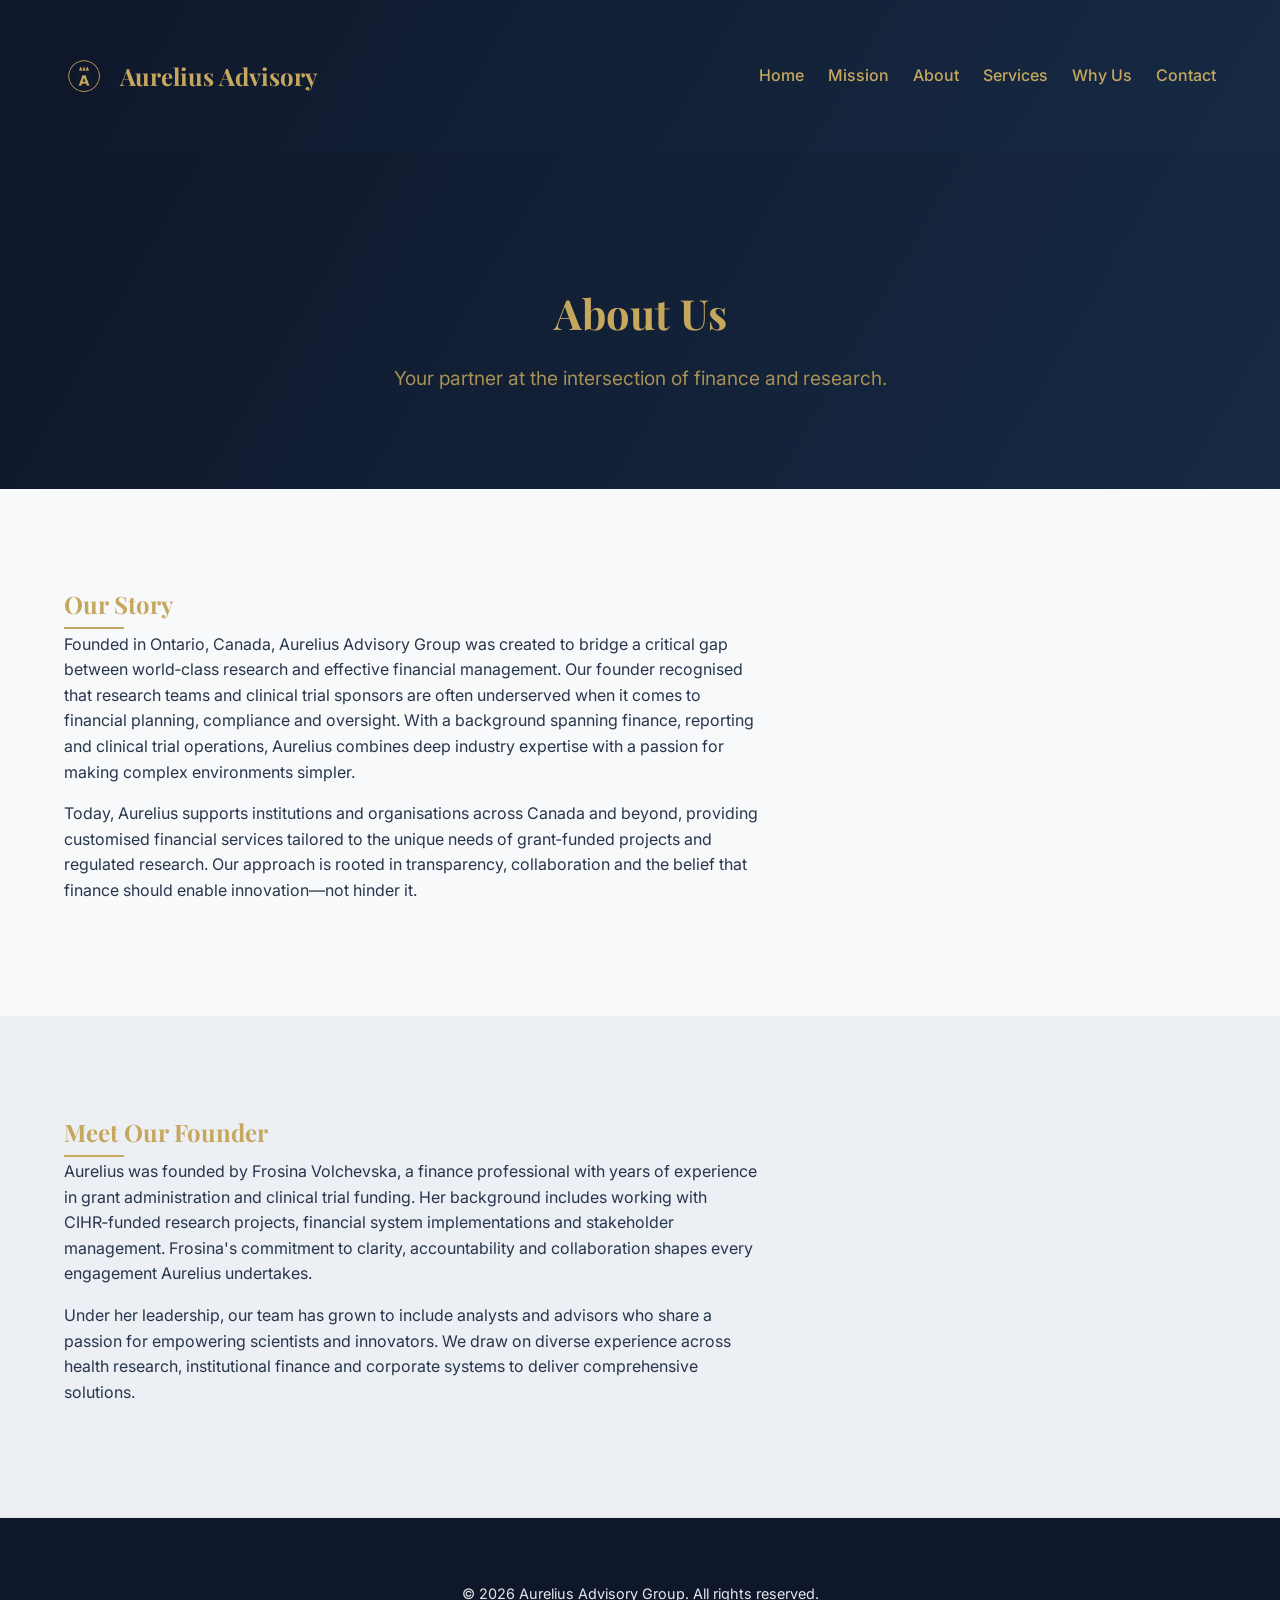
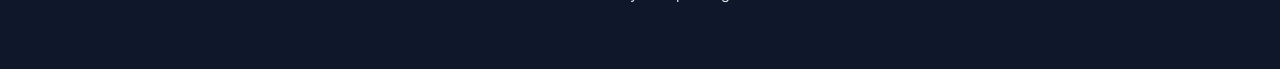
==== about.html @ b40927cd "Add files via upload" ====
<!DOCTYPE html>
<html lang="en">
<head>
    <meta charset="UTF-8">
    <meta name="viewport" content="width=device-width, initial-scale=1.0">
    <title>About Us | Aurelius Advisory Group</title>
    <link href="https://fonts.googleapis.com/css2?family=Playfair+Display:wght@400;700&family=Inter:wght@300;400;500;700&display=swap" rel="stylesheet">
    <style>
/*
  Aurelius Advisory Group – Shared Stylesheet
  This stylesheet defines a cohesive colour palette and layout rules for all pages in the Aurelius multi‑page site.  
  The design draws inspiration from premium consulting websites: elegant serif headings, clean sans text, generous spacing and muted tones punctuated by a refined gold accent.  
*/

/* Colour palette variables to ensure consistency across the site. */
:root {
    --dark-bg: #0F172A;          /* Deep navy used for hero sections and footer */
    --gradient-start: #0F172A;   /* Gradient start for hero */
    --gradient-end: #162A44;     /* Gradient end for hero */
    --light-bg: #F8F9FA;        /* Warm light grey for main backgrounds */
    --accent-bg: #ECEFF4;       /* Slightly darker light grey for alternating sections */
    --primary-colour: #C6A75E;  /* Muted gold accent used for highlights, links and buttons */
    --secondary-colour: #A89154;/* Secondary gold tone used on hover states */
    --heading-colour-dark: #E5E7EB;   /* Light text on dark backgrounds */
    --heading-colour-light: #27364C;  /* Dark text on light backgrounds */
    --body-font: 'Inter', sans-serif;
    --heading-font: 'Playfair Display', serif;
}

/* Base reset */
* {
    margin: 0;
    padding: 0;
    box-sizing: border-box;
}

body {
    font-family: var(--body-font);
    background-color: var(--light-bg);
    color: var(--heading-colour-light);
    line-height: 1.6;
    min-height: 100vh;
    display: flex;
    flex-direction: column;
}

/* Typography */
h1, h2, h3 {
    font-family: var(--heading-font);
    color: var(--primary-colour);
    margin-bottom: 0.5rem;
    position: relative;
}
h2::after, h3::after {
    content: "";
    position: absolute;
    left: 0;
    bottom: -0.35rem;
    width: 60px;
    height: 2px;
    background-color: var(--primary-colour);
}
p {
    margin-bottom: 1rem;
    max-width: 70ch;
}

/* Layout helpers */
.container {
    width: 90%;
    max-width: 1200px;
    margin: 0 auto;
    padding: 2rem 0;
}
.section {
    padding: 4rem 0;
}
.section.light {
    background-color: var(--light-bg);
    color: var(--heading-colour-light);
    border-bottom: 1px solid rgba(0,0,0,0.05);
}
.section.accent {
    background-color: var(--accent-bg);
    color: var(--heading-colour-light);
    border-bottom: 1px solid rgba(0,0,0,0.04);
}
.section.dark {
    background-color: var(--dark-bg);
    color: var(--heading-colour-dark);
}

/* Navigation bar */
header {
    background: linear-gradient(120deg, var(--gradient-start) 0%, var(--gradient-end) 100%);
    color: var(--heading-colour-dark);
    padding: 1.5rem 0;
    position: relative;
    z-index: 10;
}
header .logo-container {
    display: flex;
    align-items: center;
    gap: 0.5rem;
}
/* Logo container styles: the logotype uses Playfair and gold colour. */
header .logo-container img {
    height: 40px;
    width: auto;
    margin-right: 0.5rem;
}
header .logo-container .logotype {
    font-family: var(--heading-font);
    font-size: 1.5rem;
    font-weight: 700;
    color: var(--primary-colour);
}

nav.navigation {
    margin-left: auto;
}
nav.navigation ul {
    list-style: none;
    display: flex;
    gap: 1.5rem;
}
nav.navigation a {
    text-decoration: none;
    color: var(--primary-colour);
    font-weight: 500;
    transition: color 0.3s ease;
}
nav.navigation a:hover {
    color: var(--secondary-colour);
}

/* Hero section */
.hero {
    background: linear-gradient(120deg, var(--gradient-start) 0%, var(--gradient-end) 100%);
    padding: 6rem 0 4rem;
    text-align: center;
    position: relative;
    overflow: hidden;
}
/* Optional overlay icon on hero; hidden by default. If you supply a custom icon, set display:block. */
.hero .overlay-icon {
    position: absolute;
    top: 50%;
    left: 50%;
    transform: translate(-50%, -50%);
    opacity: 0.05;
    pointer-events: none;
    display: none;
}
.hero h1 {
    font-size: 2.6rem;
    color: var(--primary-colour);
    margin-bottom: 1rem;
}
.hero p.lead {
    font-size: 1.2rem;
    color: var(--secondary-colour);
    max-width: 50ch;
    margin: 0 auto;
}
.hero .cta-btn {
    margin-top: 2rem;
}

/* Button styling */
.btn {
    display: inline-block;
    padding: 0.75rem 1.5rem;
    border-radius: 4px;
    font-weight: 600;
    text-decoration: none;
    transition: background-color 0.3s ease;
}
.btn-primary {
    background-color: var(--primary-colour);
    color: var(--dark-bg);
}
.btn-primary:hover {
    background-color: var(--secondary-colour);
    color: var(--dark-bg);
}

/* Services grid */
.services-grid {
    display: flex;
    flex-wrap: wrap;
    gap: 2rem;
    justify-content: space-between;
}
.service-card {
    flex: 1;
    min-width: 280px;
    background-color: var(--light-bg);
    border-radius: 8px;
    box-shadow: 0 4px 8px rgba(0, 0, 0, 0.06);
    padding: 2rem 1.5rem;
    transition: transform 0.3s ease;
    position: relative;
}
.service-card.dark {
    background-color: rgba(255,255,255,0.08);
    color: var(--heading-colour-dark);
}
.service-card:hover {
    transform: translateY(-6px);
}
.service-card .icon {
    margin-bottom: 1rem;
    color: var(--primary-colour);
}
.service-card svg {
    width: 40px;
    height: 40px;
}
.service-card h3 {
    color: var(--primary-colour);
    margin-top: 0.5rem;
    margin-bottom: 0.5rem;
}

/* Contact form */
.contact-section {
    max-width: 600px;
    margin: 0 auto;
}
.contact-section label {
    display: block;
    margin-bottom: 0.25rem;
    color: var(--primary-colour);
}
.contact-section input,
.contact-section textarea {
    width: 100%;
    padding: 0.75rem;
    margin-bottom: 1rem;
    border: none;
    border-radius: 4px;
    background-color: rgba(0, 0, 0, 0.04);
    color: var(--heading-colour-light);
    font-size: 0.9rem;
}
.dark .contact-section input,
.dark .contact-section textarea {
    background-color: rgba(255, 255, 255, 0.12);
    color: var(--heading-colour-dark);
}
.contact-section textarea {
    height: 140px;
    resize: vertical;
}
.contact-section button {
    padding: 0.8rem 1.6rem;
    background-color: var(--primary-colour);
    color: var(--dark-bg);
    border: none;
    border-radius: 4px;
    font-weight: 600;
    cursor: pointer;
    transition: background-color 0.3s ease;
}
.contact-section button:hover {
    background-color: var(--secondary-colour);
}

/* Footer */
footer {
    background-color: var(--dark-bg);
    color: var(--heading-colour-dark);
    padding: 2rem 0;
    text-align: center;
    font-size: 0.9rem;
}

@media (max-width: 768px) {
    nav.navigation ul {
        gap: 1rem;
        font-size: 0.9rem;
    }
    .hero h1 {
        font-size: 2rem;
    }
    .hero p.lead {
        font-size: 1rem;
    }
}
</style>
</head>
<body>
    <header>
        <div class="container" style="display:flex; align-items:center;">
            <div class="logo-container">
                <!-- Use custom logo created for Aurelius -- the PNG lives in assets/logo.png -->
                <img src="[data-uri]" alt="Aurelius logo"/>
                <span class="logotype">Aurelius Advisory</span>
            </div>
            <nav class="navigation">
                <ul>
                    <li><a href="index.html">Home</a></li>
                    <li><a href="mission.html">Mission</a></li>
                    <li><a href="about.html">About</a></li>
                    <li><a href="services.html">Services</a></li>
                    <li><a href="why.html">Why Us</a></li>
                    <li><a href="contact.html">Contact</a></li>
                </ul>
            </nav>
        </div>
    </header>
    <section class="hero">
        <div class="container">
            <h1>About Us</h1>
            <p class="lead">Your partner at the intersection of finance and research.</p>
        </div>
    </section>
    <section class="section light">
        <div class="container">
            <h2>Our Story</h2>
            <p>Founded in Ontario, Canada, Aurelius Advisory Group was created to bridge a critical gap between world‑class research and effective financial management. Our founder recognised that research teams and clinical trial sponsors are often underserved when it comes to financial planning, compliance and oversight. With a background spanning finance, reporting and clinical trial operations, Aurelius combines deep industry expertise with a passion for making complex environments simpler.</p>
            <p>Today, Aurelius supports institutions and organisations across Canada and beyond, providing customised financial services tailored to the unique needs of grant‑funded projects and regulated research. Our approach is rooted in transparency, collaboration and the belief that finance should enable innovation—not hinder it.</p>
        </div>
    </section>
    <section class="section accent">
        <div class="container">
            <h2>Meet Our Founder</h2>
            <p>Aurelius was founded by Frosina Volchevska, a finance professional with years of experience in grant administration and clinical trial funding. Her background includes working with CIHR‑funded research projects, financial system implementations and stakeholder management. Frosina's commitment to clarity, accountability and collaboration shapes every engagement Aurelius undertakes.</p>
            <p>Under her leadership, our team has grown to include analysts and advisors who share a passion for empowering scientists and innovators. We draw on diverse experience across health research, institutional finance and corporate systems to deliver comprehensive solutions.</p>
        </div>
    </section>
    <footer>
        <div class="container">
            © 2026 Aurelius Advisory Group. All rights reserved.
        </div>
    </footer>
</body>
</html>
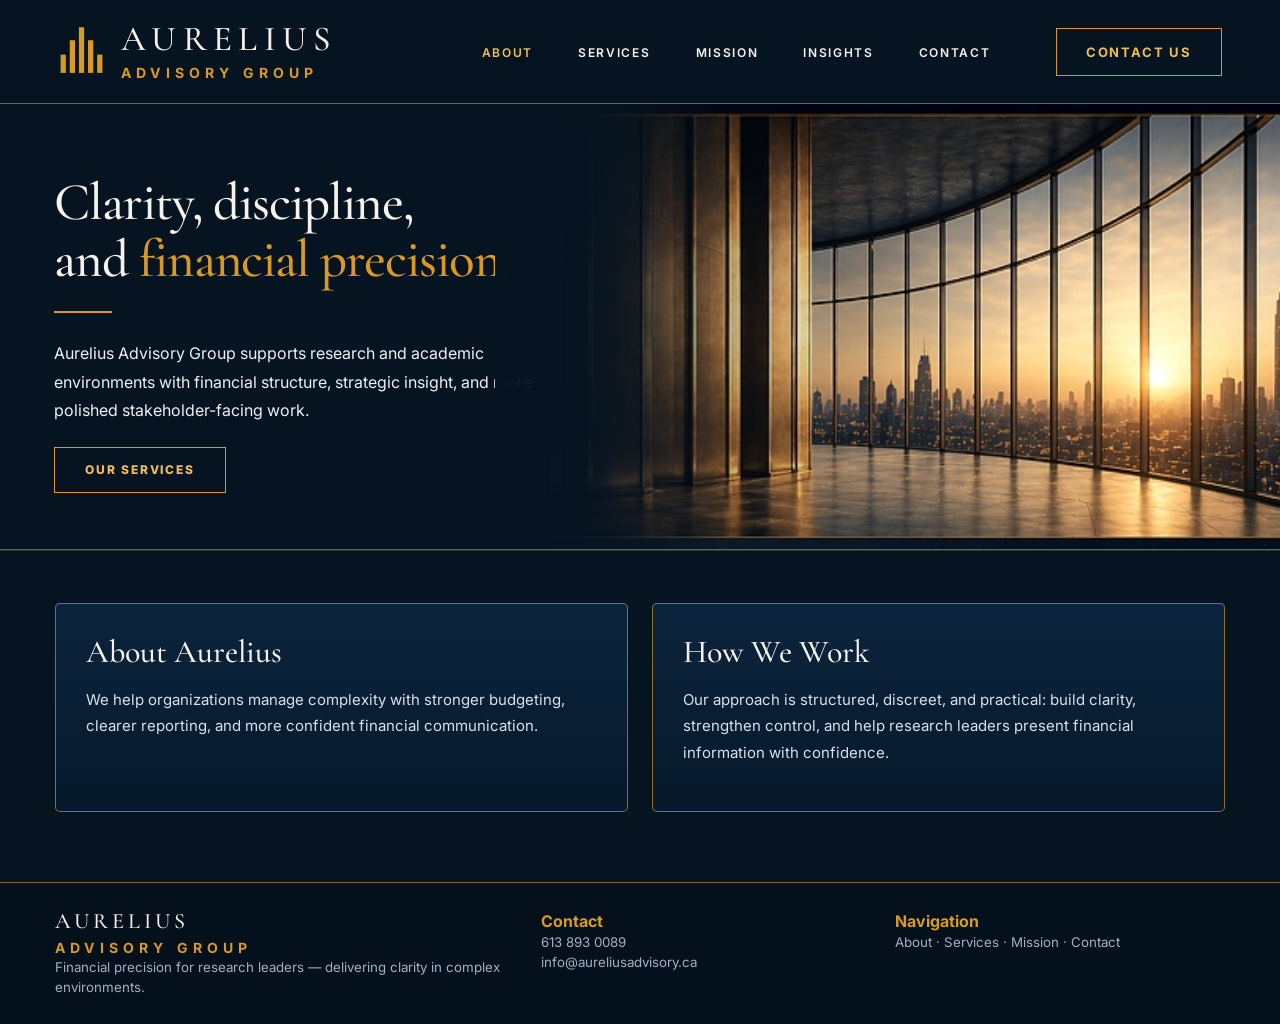
==== commit 79a5d56b: "Add files via upload" ====
--- a/about.html
+++ b/about.html
@@ -1,339 +1,59 @@
-<!DOCTYPE html>
+<!doctype html>
 <html lang="en">
 <head>
-    <meta charset="UTF-8">
-    <meta name="viewport" content="width=device-width, initial-scale=1.0">
-    <title>About Us | Aurelius Advisory Group</title>
-    <link href="https://fonts.googleapis.com/css2?family=Playfair+Display:wght@400;700&family=Inter:wght@300;400;500;700&display=swap" rel="stylesheet">
-    <style>
-/*
-  Aurelius Advisory Group – Shared Stylesheet
-  This stylesheet defines a cohesive colour palette and layout rules for all pages in the Aurelius multi‑page site.  
-  The design draws inspiration from premium consulting websites: elegant serif headings, clean sans text, generous spacing and muted tones punctuated by a refined gold accent.  
-*/
-
-/* Colour palette variables to ensure consistency across the site. */
-:root {
-    --dark-bg: #0F172A;          /* Deep navy used for hero sections and footer */
-    --gradient-start: #0F172A;   /* Gradient start for hero */
-    --gradient-end: #162A44;     /* Gradient end for hero */
-    --light-bg: #F8F9FA;        /* Warm light grey for main backgrounds */
-    --accent-bg: #ECEFF4;       /* Slightly darker light grey for alternating sections */
-    --primary-colour: #C6A75E;  /* Muted gold accent used for highlights, links and buttons */
-    --secondary-colour: #A89154;/* Secondary gold tone used on hover states */
-    --heading-colour-dark: #E5E7EB;   /* Light text on dark backgrounds */
-    --heading-colour-light: #27364C;  /* Dark text on light backgrounds */
-    --body-font: 'Inter', sans-serif;
-    --heading-font: 'Playfair Display', serif;
-}
-
-/* Base reset */
-* {
-    margin: 0;
-    padding: 0;
-    box-sizing: border-box;
-}
-
-body {
-    font-family: var(--body-font);
-    background-color: var(--light-bg);
-    color: var(--heading-colour-light);
-    line-height: 1.6;
-    min-height: 100vh;
-    display: flex;
-    flex-direction: column;
-}
-
-/* Typography */
-h1, h2, h3 {
-    font-family: var(--heading-font);
-    color: var(--primary-colour);
-    margin-bottom: 0.5rem;
-    position: relative;
-}
-h2::after, h3::after {
-    content: "";
-    position: absolute;
-    left: 0;
-    bottom: -0.35rem;
-    width: 60px;
-    height: 2px;
-    background-color: var(--primary-colour);
-}
-p {
-    margin-bottom: 1rem;
-    max-width: 70ch;
-}
-
-/* Layout helpers */
-.container {
-    width: 90%;
-    max-width: 1200px;
-    margin: 0 auto;
-    padding: 2rem 0;
-}
-.section {
-    padding: 4rem 0;
-}
-.section.light {
-    background-color: var(--light-bg);
-    color: var(--heading-colour-light);
-    border-bottom: 1px solid rgba(0,0,0,0.05);
-}
-.section.accent {
-    background-color: var(--accent-bg);
-    color: var(--heading-colour-light);
-    border-bottom: 1px solid rgba(0,0,0,0.04);
-}
-.section.dark {
-    background-color: var(--dark-bg);
-    color: var(--heading-colour-dark);
-}
-
-/* Navigation bar */
-header {
-    background: linear-gradient(120deg, var(--gradient-start) 0%, var(--gradient-end) 100%);
-    color: var(--heading-colour-dark);
-    padding: 1.5rem 0;
-    position: relative;
-    z-index: 10;
-}
-header .logo-container {
-    display: flex;
-    align-items: center;
-    gap: 0.5rem;
-}
-/* Logo container styles: the logotype uses Playfair and gold colour. */
-header .logo-container img {
-    height: 40px;
-    width: auto;
-    margin-right: 0.5rem;
-}
-header .logo-container .logotype {
-    font-family: var(--heading-font);
-    font-size: 1.5rem;
-    font-weight: 700;
-    color: var(--primary-colour);
-}
-
-nav.navigation {
-    margin-left: auto;
-}
-nav.navigation ul {
-    list-style: none;
-    display: flex;
-    gap: 1.5rem;
-}
-nav.navigation a {
-    text-decoration: none;
-    color: var(--primary-colour);
-    font-weight: 500;
-    transition: color 0.3s ease;
-}
-nav.navigation a:hover {
-    color: var(--secondary-colour);
-}
-
-/* Hero section */
-.hero {
-    background: linear-gradient(120deg, var(--gradient-start) 0%, var(--gradient-end) 100%);
-    padding: 6rem 0 4rem;
-    text-align: center;
-    position: relative;
-    overflow: hidden;
-}
-/* Optional overlay icon on hero; hidden by default. If you supply a custom icon, set display:block. */
-.hero .overlay-icon {
-    position: absolute;
-    top: 50%;
-    left: 50%;
-    transform: translate(-50%, -50%);
-    opacity: 0.05;
-    pointer-events: none;
-    display: none;
-}
-.hero h1 {
-    font-size: 2.6rem;
-    color: var(--primary-colour);
-    margin-bottom: 1rem;
-}
-.hero p.lead {
-    font-size: 1.2rem;
-    color: var(--secondary-colour);
-    max-width: 50ch;
-    margin: 0 auto;
-}
-.hero .cta-btn {
-    margin-top: 2rem;
-}
-
-/* Button styling */
-.btn {
-    display: inline-block;
-    padding: 0.75rem 1.5rem;
-    border-radius: 4px;
-    font-weight: 600;
-    text-decoration: none;
-    transition: background-color 0.3s ease;
-}
-.btn-primary {
-    background-color: var(--primary-colour);
-    color: var(--dark-bg);
-}
-.btn-primary:hover {
-    background-color: var(--secondary-colour);
-    color: var(--dark-bg);
-}
-
-/* Services grid */
-.services-grid {
-    display: flex;
-    flex-wrap: wrap;
-    gap: 2rem;
-    justify-content: space-between;
-}
-.service-card {
-    flex: 1;
-    min-width: 280px;
-    background-color: var(--light-bg);
-    border-radius: 8px;
-    box-shadow: 0 4px 8px rgba(0, 0, 0, 0.06);
-    padding: 2rem 1.5rem;
-    transition: transform 0.3s ease;
-    position: relative;
-}
-.service-card.dark {
-    background-color: rgba(255,255,255,0.08);
-    color: var(--heading-colour-dark);
-}
-.service-card:hover {
-    transform: translateY(-6px);
-}
-.service-card .icon {
-    margin-bottom: 1rem;
-    color: var(--primary-colour);
-}
-.service-card svg {
-    width: 40px;
-    height: 40px;
-}
-.service-card h3 {
-    color: var(--primary-colour);
-    margin-top: 0.5rem;
-    margin-bottom: 0.5rem;
-}
-
-/* Contact form */
-.contact-section {
-    max-width: 600px;
-    margin: 0 auto;
-}
-.contact-section label {
-    display: block;
-    margin-bottom: 0.25rem;
-    color: var(--primary-colour);
-}
-.contact-section input,
-.contact-section textarea {
-    width: 100%;
-    padding: 0.75rem;
-    margin-bottom: 1rem;
-    border: none;
-    border-radius: 4px;
-    background-color: rgba(0, 0, 0, 0.04);
-    color: var(--heading-colour-light);
-    font-size: 0.9rem;
-}
-.dark .contact-section input,
-.dark .contact-section textarea {
-    background-color: rgba(255, 255, 255, 0.12);
-    color: var(--heading-colour-dark);
-}
-.contact-section textarea {
-    height: 140px;
-    resize: vertical;
-}
-.contact-section button {
-    padding: 0.8rem 1.6rem;
-    background-color: var(--primary-colour);
-    color: var(--dark-bg);
-    border: none;
-    border-radius: 4px;
-    font-weight: 600;
-    cursor: pointer;
-    transition: background-color 0.3s ease;
-}
-.contact-section button:hover {
-    background-color: var(--secondary-colour);
-}
-
-/* Footer */
-footer {
-    background-color: var(--dark-bg);
-    color: var(--heading-colour-dark);
-    padding: 2rem 0;
-    text-align: center;
-    font-size: 0.9rem;
-}
-
-@media (max-width: 768px) {
-    nav.navigation ul {
-        gap: 1rem;
-        font-size: 0.9rem;
-    }
-    .hero h1 {
-        font-size: 2rem;
-    }
-    .hero p.lead {
-        font-size: 1rem;
-    }
-}
-</style>
+<meta charset="utf-8">
+<meta name="viewport" content="width=device-width, initial-scale=1">
+<title>About | Aurelius Advisory Group</title>
+<link rel="preconnect" href="https://fonts.googleapis.com">
+<link rel="preconnect" href="https://fonts.gstatic.com" crossorigin>
+<link href="https://fonts.googleapis.com/css2?family=Cormorant+Garamond:wght@400;500;600&family=Inter:wght@400;500;600;700&display=swap" rel="stylesheet">
+<link rel="stylesheet" href="style.css">
 </head>
 <body>
-    <header>
-        <div class="container" style="display:flex; align-items:center;">
-            <div class="logo-container">
-                <!-- Use custom logo created for Aurelius -- the PNG lives in assets/logo.png -->
-                <img src="[data-uri]" alt="Aurelius logo"/>
-                <span class="logotype">Aurelius Advisory</span>
-            </div>
-            <nav class="navigation">
-                <ul>
-                    <li><a href="index.html">Home</a></li>
-                    <li><a href="mission.html">Mission</a></li>
-                    <li><a href="about.html">About</a></li>
-                    <li><a href="services.html">Services</a></li>
-                    <li><a href="why.html">Why Us</a></li>
-                    <li><a href="contact.html">Contact</a></li>
-                </ul>
-            </nav>
-        </div>
-    </header>
-    <section class="hero">
-        <div class="container">
-            <h1>About Us</h1>
-            <p class="lead">Your partner at the intersection of finance and research.</p>
-        </div>
-    </section>
-    <section class="section light">
-        <div class="container">
-            <h2>Our Story</h2>
-            <p>Founded in Ontario, Canada, Aurelius Advisory Group was created to bridge a critical gap between world‑class research and effective financial management. Our founder recognised that research teams and clinical trial sponsors are often underserved when it comes to financial planning, compliance and oversight. With a background spanning finance, reporting and clinical trial operations, Aurelius combines deep industry expertise with a passion for making complex environments simpler.</p>
-            <p>Today, Aurelius supports institutions and organisations across Canada and beyond, providing customised financial services tailored to the unique needs of grant‑funded projects and regulated research. Our approach is rooted in transparency, collaboration and the belief that finance should enable innovation—not hinder it.</p>
-        </div>
-    </section>
-    <section class="section accent">
-        <div class="container">
-            <h2>Meet Our Founder</h2>
-            <p>Aurelius was founded by Frosina Volchevska, a finance professional with years of experience in grant administration and clinical trial funding. Her background includes working with CIHR‑funded research projects, financial system implementations and stakeholder management. Frosina's commitment to clarity, accountability and collaboration shapes every engagement Aurelius undertakes.</p>
-            <p>Under her leadership, our team has grown to include analysts and advisors who share a passion for empowering scientists and innovators. We draw on diverse experience across health research, institutional finance and corporate systems to deliver comprehensive solutions.</p>
-        </div>
-    </section>
-    <footer>
-        <div class="container">
-            © 2026 Aurelius Advisory Group. All rights reserved.
-        </div>
-    </footer>
+<div class="page">
+
+<header class="header">
+  <nav class="nav">
+    <a class="brand" href="index.html">
+      <img src="assets/logo.svg" class="logo-img" alt="Aurelius logo">
+      <div><div class="word">Aurelius</div><div class="sub">Advisory Group</div></div>
+    </a>
+    <div class="links"><a class="active" href="about.html">About</a><a class="" href="services.html">Services</a><a class="" href="mission.html">Mission</a><a class="" href="insights.html">Insights</a><a class="" href="contact.html">Contact</a></div>
+    <a class="cta" href="contact.html">Contact Us</a>
+  </nav>
+</header>
+
+
+<section class="hero">
+  <div class="hero-left">
+    <h1>Clarity, discipline,<br>and <span class="gold">financial precision.</span></h1>
+    <div class="rule"></div>
+    <p>Aurelius Advisory Group supports research and academic environments with financial structure, strategic insight, and more polished stakeholder-facing work.</p>
+    <a class="btn" href="services.html">Our Services</a>
+  </div>
+  <div class="hero-visual"></div>
+</section>
+
+<section class="content-section">
+  <div class="content-grid">
+    <div class="panel"><h2>About Aurelius</h2><p>We help organizations manage complexity with stronger budgeting, clearer reporting, and more confident financial communication.</p></div>
+    <div class="panel"><h2>How We Work</h2><p>Our approach is structured, discreet, and practical: build clarity, strengthen control, and help research leaders present financial information with confidence.</p></div>
+  </div>
+</section>
+
+
+<footer class="footer">
+  <div class="footer-grid">
+    <div>
+      <div class="word" style="font-size:22px">Aurelius</div>
+      <div class="sub">Advisory Group</div>
+      <small>Financial precision for research leaders — delivering clarity in complex environments.</small>
+    </div>
+    <div><strong class="gold">Contact</strong><br><small>613 893 0089<br>info@aureliusadvisory.ca</small></div>
+    <div><strong class="gold">Navigation</strong><br><small>About · Services · Mission · Contact</small></div>
+  </div>
+</footer>
+
+</div>
 </body>
 </html>
--- a/style.css
+++ b/style.css
@@ -0,0 +1,78 @@
+
+:root{
+  --navy:#061421;
+  --navy-dark:#04101c;
+  --navy-card:#07192b;
+  --navy-card2:#0b243d;
+  --gold:#d99a24;
+  --gold2:#efbe57;
+  --white:#f6f2ec;
+  --text:#d9e3ee;
+  --line:rgba(217,154,36,.58);
+}
+*{box-sizing:border-box}
+html,body{margin:0;background:#061421;color:#fff;font-family:Inter,Arial,sans-serif}
+a{text-decoration:none;color:inherit}
+h1,h2,h3,.serif,.word{font-family:"Cormorant Garamond",Georgia,'Times New Roman',serif;font-weight:500}
+.page{max-width:1440px;margin:0 auto;background:#061421;overflow:hidden;min-height:100vh}
+.header{height:104px;background:#061421;border-bottom:1px solid var(--line)}
+.nav{height:104px;display:flex;align-items:center;justify-content:space-between;padding:0 58px}
+.brand{display:flex;align-items:center;gap:16px}
+.logo-img{width:47px;height:60px;display:block}
+.word{font-size:35px;letter-spacing:.18em;line-height:.95;text-transform:uppercase;color:#f6f0e9}
+.sub{font-size:14px;letter-spacing:.37em;color:var(--gold);font-weight:700;text-transform:uppercase;margin-top:7px}
+.links{display:flex;gap:45px;margin-left:80px}
+.links a{font-size:12px;letter-spacing:.14em;text-transform:uppercase;color:#f5f2ed;font-weight:600}
+.links a.active,.links a:hover{color:var(--gold2)}
+.cta{border:1px solid var(--gold);padding:15px 29px;color:var(--gold2);font-size:13px;font-weight:700;letter-spacing:.14em;text-transform:uppercase}
+.hero{min-height:446px;border-bottom:1px solid var(--line);display:grid;grid-template-columns:43% 57%;position:relative}
+.hero-left{padding-left:54px;padding-top:70px;padding-bottom:50px;background:#061421;position:relative;z-index:2}
+.hero-left:after{content:"";position:absolute;right:-175px;top:0;width:230px;height:100%;background:linear-gradient(90deg,#061421 0%,rgba(6,20,33,.88) 45%,rgba(6,20,33,0) 100%);pointer-events:none;z-index:3}
+.hero h1{font-size:53px;line-height:1.08;margin:0;color:#f6f2ec;letter-spacing:-.02em}
+.gold{color:var(--gold)}
+.rule{width:58px;height:2px;background:var(--gold);margin:23px 0 26px}
+.hero p{width:522px;max-width:100%;font-size:16px;line-height:1.78;color:#edf1f6;margin:0 0 22px}
+.btn{display:inline-flex;border:1px solid var(--gold);height:46px;align-items:center;padding:0 30px;color:var(--gold2);font-weight:800;font-size:12px;letter-spacing:.15em;text-transform:uppercase}
+.hero-visual{position:relative;overflow:hidden;background-image:url('assets/hero.jpg');background-size:cover;background-position:center center}
+.hero-visual:before{content:"";position:absolute;inset:0;background:linear-gradient(90deg,rgba(6,20,33,.52),rgba(6,20,33,.12) 35%,rgba(6,20,33,0) 60%)}
+.stats{min-height:145px;background:
+  radial-gradient(circle at 0% 100%,rgba(217,154,36,.32),transparent 27%),
+  radial-gradient(circle at 100% 100%,rgba(217,154,36,.26),transparent 27%),
+  linear-gradient(180deg,#08223b,#07182a);
+  border-bottom:1px solid var(--line);
+}
+.stats-inner{min-height:145px;display:grid;grid-template-columns:1fr 1.36fr 1fr;padding:0 55px}
+.stat{display:flex;align-items:center;justify-content:center;gap:20px;text-align:left;padding:24px}
+.stat + .stat{border-left:1px solid var(--line)}
+.stat-icon{color:var(--gold);font-size:35px;width:44px;text-align:center}
+.stat strong{display:block;color:var(--gold2);font-family:Georgia,'Times New Roman',serif;font-size:44px;line-height:1;font-weight:500}
+.stat strong.small-title{font-size:31px;text-transform:uppercase}
+.stat span{display:block;color:#f1f4f8;text-transform:uppercase;letter-spacing:.09em;font-size:14px;line-height:1.55;margin-top:8px}
+.work{background:#061421;padding:43px 55px 60px}
+.work-grid{display:grid;grid-template-columns:29% 71%;gap:34px}
+.eyebrow{color:var(--gold);font-size:12px;font-weight:800;letter-spacing:.17em;text-transform:uppercase;margin-bottom:16px}
+.work h2{font-size:34px;line-height:1.1;margin:0 0 22px;color:#f6f2ec}
+.work p{font-size:14px;line-height:1.75;color:#d9e3ee;margin:0 0 20px}
+.cards{display:grid;grid-template-columns:repeat(4,1fr);gap:18px}
+.card{min-height:236px;background:linear-gradient(180deg,#0b243d,#07192b);border:1px solid rgba(217,154,36,.65);border-radius:5px;text-align:center;padding:26px 19px 20px}
+.card-icon{font-size:36px;color:var(--gold);line-height:1;margin-bottom:17px}
+.card h3{font-size:20px;margin:0 0 13px;color:#f6f2ec}
+.card p{font-size:12.5px;line-height:1.65;color:#d8e1eb;margin:0}
+.mini{width:38px;height:2px;background:var(--gold);margin:15px auto 0}
+.content-section{padding:52px 55px 70px;background:#061421;border-top:1px solid rgba(217,154,36,.22)}
+.content-grid{display:grid;grid-template-columns:1fr 1fr;gap:24px}
+.panel{background:linear-gradient(180deg,#0b243d,#07192b);border:1px solid rgba(217,154,36,.65);border-radius:5px;padding:30px}
+.panel h2{font-size:32px;line-height:1.1;margin:0 0 18px;color:#f6f2ec}
+.panel p,.panel li{color:#d8e1eb;font-size:15px;line-height:1.75}
+.panel ul{margin:0;padding-left:18px}
+.form-grid{display:grid;grid-template-columns:1fr 1fr;gap:14px}
+input,textarea,select{width:100%;background:#082035;border:1px solid rgba(217,154,36,.55);color:#fff;padding:14px;font:inherit;border-radius:2px}
+textarea{min-height:130px;resize:vertical}
+.full{grid-column:1/-1}
+.submit{background:transparent;margin-top:0}
+.footer{border-top:1px solid var(--line);padding:28px 55px;color:#d9e3ee;background:#04101c}
+.footer-grid{display:grid;grid-template-columns:1.4fr 1fr 1fr;gap:24px}
+.footer small{color:#9fb1c3}
+@media(max-width:1000px){
+  .page{width:100%}.links{display:none}.hero{grid-template-columns:1fr}.hero-left{padding:55px 35px}.hero-left:after{display:none}.hero-visual{height:320px}.stats-inner{grid-template-columns:1fr;padding:0}.stat+.stat{border-left:0;border-top:1px solid var(--line)}.work{padding:45px 30px}.work-grid,.cards,.content-grid,.footer-grid{grid-template-columns:1fr}.card{min-height:auto}.cta{display:none}.nav{padding:18px 30px}
+}
